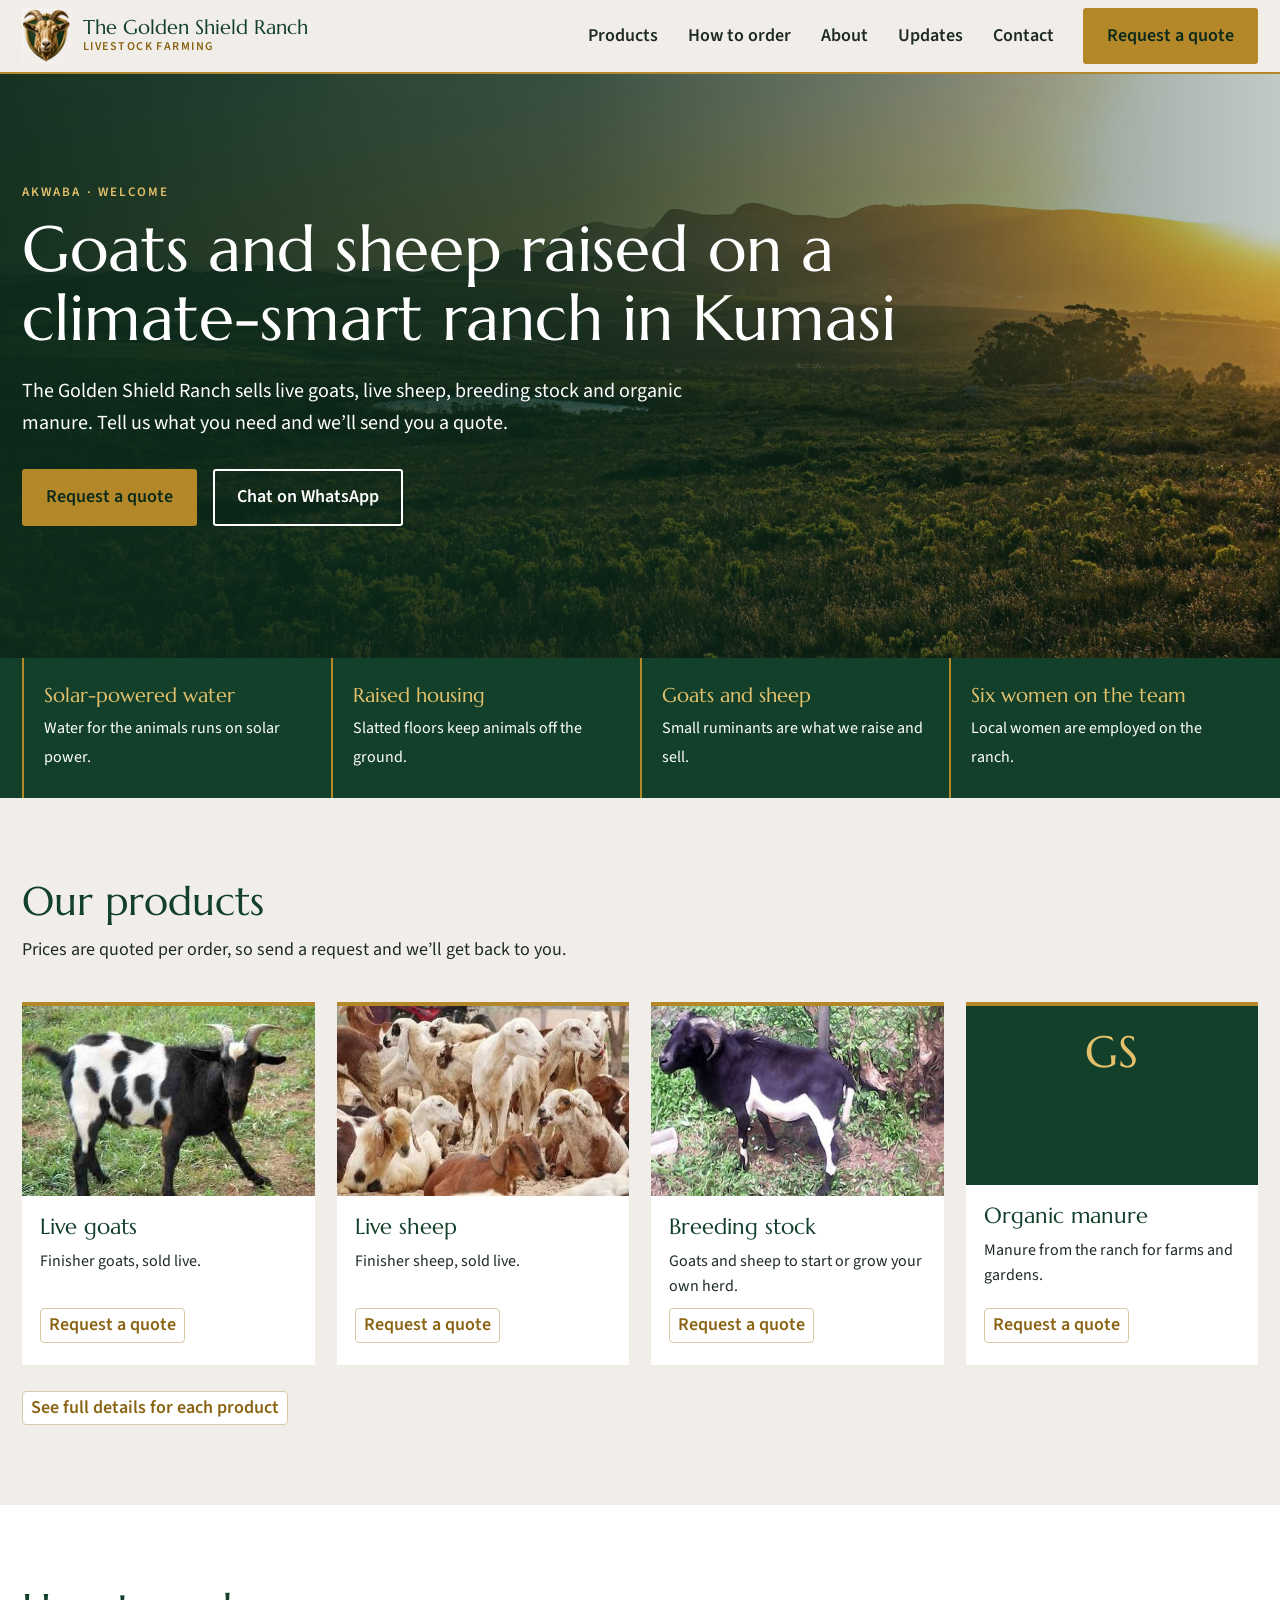
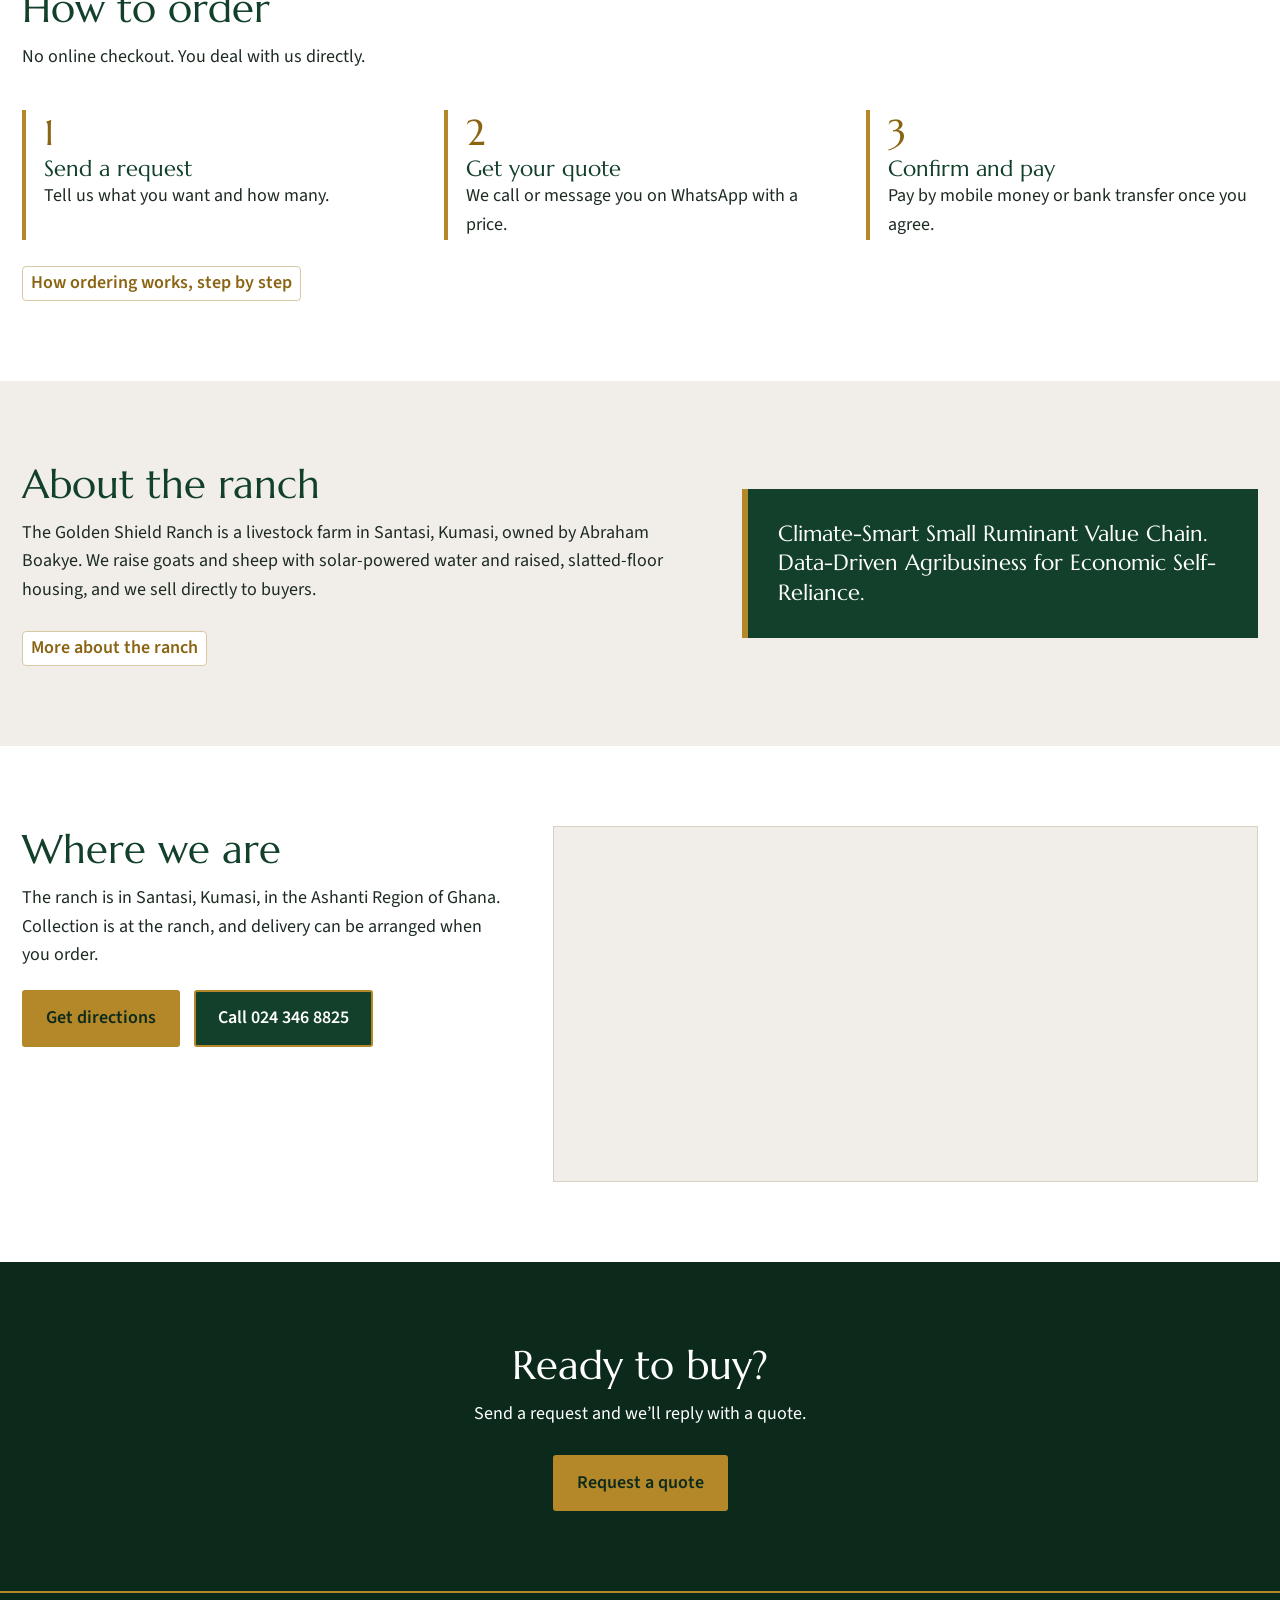
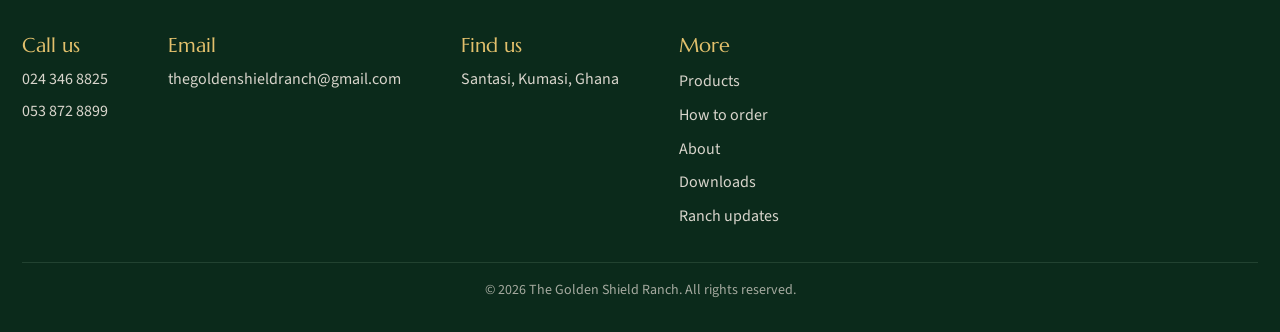
==== index.html @ 1a8ac5d2 "Initial commit" ====
<!DOCTYPE html>
<html lang="en">
<head>
<meta charset="utf-8">
<meta name="viewport" content="width=device-width, initial-scale=1">
<title>The Golden Shield Ranch | Goats and sheep, Kumasi</title>
<meta name="description" content="The Golden Shield Ranch in Santasi, Kumasi sells live goats, live sheep, breeding stock and organic manure. Request a quote.">
<meta name="theme-color" content="#12402a">
<link rel="icon" href="images/favicon-64.png" type="image/png">
<link rel="apple-touch-icon" href="images/apple-touch-icon.png">
<meta property="og:type" content="website">
<meta property="og:site_name" content="The Golden Shield Ranch">
<meta property="og:title" content="The Golden Shield Ranch | Goats and sheep, Kumasi">
<meta property="og:description" content="Live goats, live sheep, breeding stock and organic manure from Santasi, Kumasi.">
<meta property="og:url" content="https://your-domain.example/">
<meta property="og:image" content="https://your-domain.example/images/og-cover.jpg">
<meta property="og:image:type" content="image/jpeg">
<meta property="og:image:width" content="1200">
<meta property="og:image:height" content="630">
<meta property="og:image:alt" content="The Golden Shield Ranch logo beside a photo of goats on the ranch, with the words “Goats and sheep from a climate-smart ranch”.">
<meta name="twitter:card" content="summary_large_image">
<meta name="twitter:image" content="https://your-domain.example/images/og-cover.jpg">
<meta name="twitter:image:alt" content="The Golden Shield Ranch logo beside a photo of goats on the ranch.">
<link rel="canonical" href="https://your-domain.example/">
<link rel="preload" as="image" type="image/avif" href="images/hero-1200.avif" imagesrcset="images/hero-800.avif 800w, images/hero-1200.avif 1200w, images/hero-2000.avif 2000w" imagesizes="100vw" fetchpriority="high">
<link rel="preconnect" href="https://fonts.googleapis.com"><link rel="preconnect" href="https://fonts.gstatic.com" crossorigin>
<link href="https://fonts.googleapis.com/css2?family=Marcellus&family=Source+Sans+3:wght@400;600&display=swap" rel="stylesheet">
<link rel="stylesheet" href="style.css">
<script type="application/ld+json">
{
  "@context": "https://schema.org",
  "@type": "LocalBusiness",
  "@id": "https://your-domain.example/#ranch",
  "name": "The Golden Shield Ranch",
  "url": "https://your-domain.example/",
  "image": "https://your-domain.example/images/og-cover.jpg",
  "logo": "https://your-domain.example/images/logo-mark-120.png",
  "description": "A livestock farm in Santasi, Kumasi, Ghana, selling live goats, live sheep, breeding stock and organic manure.",
  "email": "thegoldenshieldranch@gmail.com",
  "telephone": "+233243468825",
  "founder": {"@type": "Person", "name": "Abraham Boakye"},
  "address": {
    "@type": "PostalAddress",
    "streetAddress": "Santasi",
    "addressLocality": "Kumasi",
    "addressRegion": "Ashanti Region",
    "addressCountry": "GH"
  },
  "geo": {"@type": "GeoCoordinates", "latitude": 6.6551985, "longitude": -1.6469954},
  "areaServed": {"@type": "City", "name": "Kumasi"},
  "priceRange": "Prices quoted per order",
  "knowsAbout": ["Goats", "Sheep", "Breeding stock", "Organic manure"],
  "identifier": "BN118400826"
}
</script>
<noscript><style>.navtoggle{display:none!important}@media(max-width:900px){header .wrap{height:auto;min-height:72px;flex-wrap:wrap;padding-top:10px;padding-bottom:10px}nav{display:block;position:static;border:0;box-shadow:none;background:none;padding:0;max-height:none}nav a{display:inline-block;margin:0 12px 0 0;padding:6px 0;border:0;font-size:16px}.menu-cta{display:inline-block;margin-top:8px}header .wrap>.btn{display:none}}</style></noscript>
</head>
<body>
<a class="skip" href="#main">Skip to content</a>
<header><div class="wrap">
<a class="brand" href="index.html"><img src="images/logo-mark-120.png" width="109" height="120" alt=""><span>The Golden Shield Ranch<small>LIVESTOCK FARMING</small></span></a>
<button class="navtoggle" type="button" aria-expanded="false" aria-controls="mainnav" aria-label="Menu"><span></span><span></span><span></span></button>
<nav id="mainnav" aria-label="Main"><a href="products.html">Products</a><a href="order.html">How to order</a><a href="about.html">About</a><a href="updates.html">Updates</a><a href="#contact">Contact</a><a class="btn menu-cta" href="quote.html">Request a quote</a></nav>
<a class="btn" href="quote.html">Request a quote</a>
</div></header>

<main id="main">
<div class="hero">
<picture class="hero-media">
<source type="image/avif" srcset="images/hero-800.avif 800w, images/hero-1200.avif 1200w, images/hero-2000.avif 2000w" sizes="100vw">
<source type="image/webp" srcset="images/hero-800.webp 800w, images/hero-1200.webp 1200w, images/hero-2000.webp 2000w" sizes="100vw">
<img src="images/hero-1200.jpg" srcset="images/hero-800.jpg 800w, images/hero-1200.jpg 1200w, images/hero-2000.jpg 2000w" sizes="100vw" width="2000" height="1333" alt="" fetchpriority="high" decoding="async">
</picture>
<div class="wrap">
<p class="hero-eyebrow">Akwaba · welcome</p>
<h1>Goats and sheep raised on a climate-smart ranch in Kumasi</h1>
<p>The Golden Shield Ranch sells live goats, live sheep, breeding stock and organic manure. Tell us what you need and we’ll send you a quote.</p>
<a class="btn" href="quote.html">Request a quote</a>
<a class="btn alt" href="https://wa.me/233243468825">Chat on WhatsApp</a>
</div></div>

<div class="facts"><div class="wrap"><ul>
<li><b>Solar-powered water</b><span>Water for the animals runs on solar power.</span></li>
<li><b>Raised housing</b><span>Slatted floors keep animals off the ground.</span></li>
<li><b>Goats and sheep</b><span>Small ruminants are what we raise and sell.</span></li>
<li><b>Six women on the team</b><span>Local women are employed on the ranch.</span></li>
</ul></div></div>

<section id="products"><div class="wrap">
<h2>Our products</h2>
<p class="lead">Prices are quoted per order, so send a request and we’ll get back to you.</p>
<div class="grid">
<article class="card"><img src="images/goats.jpg" width="480" height="359" alt="A black and white goat standing on grass" loading="lazy"><div><h3>Live goats</h3><p>Finisher goats, sold live.</p><a href="quote.html?product=goats" aria-label="Request a quote for live goats">Request a quote</a></div></article>
<article class="card"><img src="images/sheep.jpg" width="480" height="269" alt="A group of sheep resting together" loading="lazy"><div><h3>Live sheep</h3><p>Finisher sheep, sold live.</p><a href="quote.html?product=sheep" aria-label="Request a quote for live sheep">Request a quote</a></div></article>
<article class="card"><img src="images/breeding.jpg" width="547" height="365" alt="A black and white horned goat on grass" loading="lazy"><div><h3>Breeding stock</h3><p>Goats and sheep to start or grow your own herd.</p><a href="quote.html?product=breeding" aria-label="Request a quote for breeding stock">Request a quote</a></div></article>
<article class="card"><div class="ph" aria-hidden="true">GS</div><div><h3>Organic manure</h3><p>Manure from the ranch for farms and gardens.</p><a href="quote.html?product=manure" aria-label="Request a quote for organic manure">Request a quote</a></div></article>
</div>
<a class="seemore" href="products.html">See full details for each product</a>
</div></section>

<section class="steps" id="how"><div class="wrap">
<h2>How to order</h2>
<p class="lead">No online checkout. You deal with us directly.</p>
<ol>
<li><b>Send a request</b>Tell us what you want and how many.</li>
<li><b>Get your quote</b>We call or message you on WhatsApp with a price.</li>
<li><b>Confirm and pay</b>Pay by mobile money or bank transfer once you agree.</li>
</ol>
<a class="seemore" href="order.html">How ordering works, step by step</a></div></section>

<section class="about" id="about"><div class="wrap">
<div><h2>About the ranch</h2>
<p>The Golden Shield Ranch is a livestock farm in Santasi, Kumasi, owned by Abraham Boakye. We raise goats and sheep with solar-powered water and raised, slatted-floor housing, and we sell directly to buyers.</p>
<a class="seemore" href="about.html">More about the ranch</a></div>
<aside>Climate-Smart Small Ruminant Value Chain. Data-Driven Agribusiness for Economic Self-Reliance.</aside>
</div></section>

<section class="latest" id="updates" data-updates-section hidden><div class="wrap">
<h2>Latest from the ranch</h2>
<p class="lead">News, photos and progress from Santasi.</p>
<div class="updates" data-updates="3"></div>
<a class="btn" href="updates.html">See all updates</a>
</div></section>

<section class="find" id="find"><div class="wrap">
<div>
<h2>Where we are</h2>
<p>The ranch is in Santasi, Kumasi, in the Ashanti Region of Ghana. Collection is at the ranch, and delivery can be arranged when you order.</p>
<a class="btn" href="https://www.google.com/maps/dir/?api=1&amp;destination=Santasi%2C%20Kumasi%2C%20Ashanti%20Region%2C%20Ghana">Get directions</a>
<a class="btn call" href="tel:+233243468825">Call 024 346 8825</a>
</div>
<div class="map">
<iframe title="Map of Santasi, Kumasi, in the Ashanti Region of Ghana" src="https://www.openstreetmap.org/export/embed.html?bbox=-1.65883%2C6.64715%2C-1.63517%2C6.66325&amp;layer=mapnik&amp;marker=6.6551985%2C-1.6469954" width="600" height="400" loading="lazy" referrerpolicy="no-referrer-when-downgrade" allowfullscreen></iframe>
</div>
</div></section>

<section class="cta"><div class="wrap">
<h2>Ready to buy?</h2>
<p>Send a request and we’ll reply with a quote.</p>
<a class="btn" href="quote.html">Request a quote</a>
</div></section>
</main>

<footer id="contact"><div class="wrap">
<div><h2>Call us</h2><a href="tel:+233243468825">024 346 8825</a><br><a href="tel:+233538728899">053 872 8899</a></div>
<div><h2>Email</h2><a href="mailto:thegoldenshieldranch@gmail.com">thegoldenshieldranch@gmail.com</a></div>
<div><h2>Find us</h2><a href="#find">Santasi, Kumasi, Ghana</a></div>
<div class="more"><h2>More</h2><a href="products.html">Products</a><a href="order.html">How to order</a><a href="about.html">About</a><a href="downloads.html">Downloads</a><a href="updates.html">Ranch updates</a></div>
<p class="legal">© <span data-year>2026</span> The Golden Shield Ranch. All rights reserved.</p>
</div></footer>

<a class="wa-float" href="https://wa.me/233243468825?text=Hello%20The%20Golden%20Shield%20Ranch%2C%20I%20would%20like%20a%20quote.">
<svg viewBox="0 0 24 24" aria-hidden="true"><path d="M17.5 14.4c-.3-.2-1.8-.9-2-1-.3-.1-.5-.2-.7.1s-.8 1-.9 1.2c-.2.2-.3.2-.6.1-.3-.2-1.3-.5-2.4-1.5-.9-.8-1.5-1.8-1.7-2.1-.2-.3 0-.5.1-.6l.5-.6c.2-.2.3-.3.4-.5.1-.2 0-.4 0-.5s-.6-1.6-.9-2.2c-.2-.6-.5-.5-.7-.5h-.6c-.2 0-.5.1-.8.4-.3.3-1 1-1 2.4s1 2.8 1.2 3c.1.2 2 3.1 4.9 4.3.7.3 1.2.5 1.6.6.7.2 1.3.2 1.8.1.5-.1 1.8-.7 2-1.4.2-.7.2-1.3.1-1.4-.1-.2-.3-.2-.6-.4zM12 2a10 10 0 00-8.5 15.3L2 22l4.8-1.4A10 10 0 1012 2zm0 18.2a8.2 8.2 0 01-4.2-1.2l-.3-.2-3 .9.9-2.9-.2-.3A8.2 8.2 0 1112 20.2z"/></svg>
WhatsApp</a>

<script src="site.js"></script>
<script src="updates.js"></script>
</body>
</html>
---- style.css ----
:root{--green:#12402a;--deep:#0b2a1b;--gold:#b48728;--gold-ink:#8a6413;--gold-ink-strong:#6f4f0c;--gold-l:#e2c06c;--bone:#f1eeea;--ink:#1d2b22;--serif:"Marcellus","Palatino Linotype",Georgia,serif;--sans:"Source Sans 3",system-ui,sans-serif}
*{box-sizing:border-box;margin:0}
body{font:18px/1.6 var(--sans);color:var(--ink);background:var(--bone)}
img{max-width:100%;display:block}
a{color:inherit;text-decoration:none}
:focus-visible{outline:3px solid var(--green);outline-offset:2px;box-shadow:0 0 0 2px #fff}
.wrap{max-width:1280px;margin:0 auto;padding:0 22px}
header{position:sticky;top:0;z-index:5;background:var(--bone);border-bottom:2px solid var(--gold)}
header .wrap{max-width:1600px;display:flex;align-items:center;gap:14px;height:72px}
.brand{display:flex;align-items:center;gap:12px;text-decoration:none;font:20px/1.1 var(--serif);color:var(--green);margin-right:auto}
.brand img{height:54px;width:auto}
.brand small{display:block;font:600 12px/1.3 var(--sans);letter-spacing:.12em;color:var(--gold-ink)}
nav a{margin:0 7px;padding:6px 8px;text-decoration:none;font-weight:600;border-radius:4px;transition:background .15s,color .15s}
nav a:hover,nav a[aria-current="page"]{color:var(--gold-ink-strong)}
nav a:hover{background:rgba(18,64,42,.08)}
nav a[aria-current="page"]{background:rgba(180,135,40,.14)}
.btn{display:inline-block;padding:12px 22px;background:var(--gold);color:var(--deep);font-weight:600;text-decoration:none;border-radius:3px;border:2px solid var(--gold)}
.btn:hover{background:var(--green);border-color:var(--green);color:#fff}
.btn.alt{background:transparent;border-color:#fff;color:#fff}
.btn.alt:hover{background:#fff;color:var(--green)}

/* Inline links: no underlines, shown as tappable chips */
main a:not(.btn){color:var(--gold-ink);font-weight:600;background:#fff;border:1px solid #d8c9a4;border-radius:4px;padding:2px 8px;transition:background .15s,color .15s,border-color .15s}
main a:not(.btn):hover{background:var(--green);border-color:var(--green);color:#fff}
main .side a{color:#fff;background:rgba(255,255,255,.09);border-color:#4a7a60;overflow-wrap:anywhere}
main .side a:hover{background:var(--gold);border-color:var(--gold);color:var(--deep)}
.hero{position:relative;overflow:hidden;color:#fff;background:var(--deep);padding:110px 0 120px}
.hero-media{position:absolute;inset:0;z-index:0;display:block}
.hero-media img{width:100%;height:100%;object-fit:cover;object-position:center bottom}
.hero::before{content:"";position:absolute;inset:0;z-index:1;background:linear-gradient(90deg,rgba(11,42,27,.95) 0%,rgba(11,42,27,.78) 45%,rgba(11,42,27,.25) 100%)}
.hero .wrap{position:relative;z-index:2}
.hero .hero-eyebrow{display:block;font:600 13px/1.3 var(--sans);letter-spacing:.16em;text-transform:uppercase;color:var(--gold-l);margin-bottom:14px}
.hero h1{font:400 clamp(36px,6vw,64px)/1.08 var(--serif);max-width:15em;margin-bottom:22px}
.hero p{max-width:34em;font-size:20px;margin-bottom:30px}
.hero .btn{margin:0 12px 12px 0}
.facts{background:var(--green);color:#fff}
.facts ul{list-style:none;padding:0;display:grid;grid-template-columns:repeat(4,1fr);gap:0}
.facts li{padding:26px 20px;border-left:2px solid var(--gold)}
.facts b{display:block;font:20px/1.2 var(--serif);color:var(--gold-l);margin-bottom:6px}
.facts span{font-size:16px}
section{padding:80px 0}
h2{font:400 clamp(28px,4vw,40px)/1.15 var(--serif);color:var(--green);margin-bottom:12px}
.lead{max-width:36em;margin-bottom:38px}
.dlnote{font-size:16px;max-width:40em;margin-top:30px}
.seemore{display:inline-block;margin-top:26px;font-weight:600;color:var(--gold-ink)}
.grid{display:grid;grid-template-columns:repeat(4,1fr);gap:22px}
.card{background:#fff;border-top:4px solid var(--gold);display:flex;flex-direction:column}
.card img,.ph{height:190px;width:100%;object-fit:cover}
.ph{background:var(--green);display:grid;place-items:center;font:44px var(--serif);color:var(--gold-l)}
.card div{padding:18px 18px 22px;display:flex;flex-direction:column;gap:8px;flex:1}
.card h3{font:22px/1.2 var(--serif);color:var(--green)}
.card p{font-size:16px;flex:1}
.card a{align-self:flex-start;font-weight:600;color:var(--gold-ink)}
.steps{background:#fff}
.steps ol{display:grid;grid-template-columns:repeat(3,1fr);gap:30px;padding:0;list-style:none;counter-reset:s}
.steps li{counter-increment:s;border-left:4px solid var(--gold);padding-left:18px}
.steps li::before{content:counter(s);font:36px var(--serif);color:var(--gold-ink)}
.steps b{display:block;font:22px var(--serif);color:var(--green)}
.about .wrap{display:grid;grid-template-columns:1.3fr 1fr;gap:50px;align-items:center}
.about aside{background:var(--green);color:#fff;padding:30px;border-left:6px solid var(--gold);font:22px/1.35 var(--serif)}
.find{background:#fff}
.find .wrap{display:grid;grid-template-columns:1fr 1.45fr;gap:44px;align-items:start}
.find p{max-width:30em;margin-bottom:20px}
.find .btn{margin:0 10px 10px 0}
.map{background:var(--bone);border:1px solid #d9d2c4;padding:6px}
.map iframe{display:block;width:100%;height:clamp(260px,38vh,400px);border:0}
.btn.call{background:var(--green);color:#fff}
.btn.call:hover{background:var(--deep)}
.cta{background:var(--deep);color:#fff;text-align:center}
.cta h2{color:#fff}.cta p{margin:0 auto 26px;max-width:32em}
footer{background:var(--deep);color:#d9d5cc;font-size:16px;padding:40px 0 30px;border-top:2px solid var(--gold)}
footer .wrap{display:flex;flex-wrap:wrap;gap:30px 60px}
footer h2{font:20px var(--serif);color:var(--gold-l);margin-bottom:6px}
footer a{display:inline-block;padding:3px 0;color:inherit}
footer .legal{width:100%;font-size:14px;opacity:.75;border-top:1px solid #2a4a38;padding-top:16px;text-align:center}
@media(max-width:900px){.grid{grid-template-columns:repeat(2,1fr)}.facts ul{grid-template-columns:repeat(2,1fr)}.steps ol,.about .wrap,.find .wrap{grid-template-columns:1fr}.find .wrap{gap:24px}}
@media(max-width:520px){.grid{grid-template-columns:1fr}.hero{padding:70px 0 80px}.hero::before{background:linear-gradient(180deg,rgba(11,42,27,.94) 0%,rgba(11,42,27,.82) 55%,rgba(11,42,27,.55) 100%)}.hero .hero-eyebrow{font-size:12px}section{padding:56px 0}.brand{font-size:17px}.btn{padding:10px 14px;font-size:16px}}

.pagehead{background:var(--green);color:#fff;padding:54px 0;border-bottom:4px solid var(--gold)}
.pagehead h1{font:400 clamp(32px,5vw,48px)/1.1 var(--serif);margin-bottom:8px}
.pagehead p{max-width:36em}
.formgrid{display:grid;grid-template-columns:1.6fr 1fr;gap:40px;align-items:start}
form{background:#fff;border-top:4px solid var(--gold);padding:28px;display:grid;grid-template-columns:minmax(0,1fr) minmax(0,1fr);gap:18px}
label{display:flex;flex-direction:column;gap:6px;font-weight:600;font-size:16px;min-width:0}
label.full,.actions{grid-column:1/-1}
input,select,textarea{font:inherit;padding:11px 12px;border:1.5px solid #73847a;border-radius:3px;background:#fff;color:var(--ink);width:100%;min-width:0}
input:focus,select:focus,textarea:focus{border-color:var(--green)}
.hint{font-weight:400;font-size:14px;color:#55655b}
.actions{display:flex;flex-wrap:wrap;gap:12px;align-items:center}
.actions button{cursor:pointer;font:inherit;font-weight:600}
.btn.green{background:var(--green);border-color:var(--green);color:#fff}
.btn.green:hover{background:var(--gold);border-color:var(--gold);color:var(--deep)}
.side{background:var(--green);color:#fff;padding:26px;border-left:6px solid var(--gold)}
.side h2{color:var(--gold-l);font-size:26px}
.side p{margin-bottom:12px;font-size:16px}
.side a{color:#fff}
@media(max-width:900px){.formgrid{grid-template-columns:1fr}}
@media(max-width:520px){form{grid-template-columns:1fr;padding:20px}}

[hidden]{display:none!important}

/* Header: menu button on phones */
.navtoggle{display:none;cursor:pointer;background:transparent;border:2px solid var(--green);border-radius:3px;width:44px;height:44px;padding:0;margin-left:2px;place-items:center;place-content:center}
.navtoggle span{display:block;width:22px;height:2px;background:var(--green);transition:transform .2s,opacity .2s}
.navtoggle span+span{margin-top:5px}
.navtoggle[aria-expanded="true"] span:nth-child(1){transform:translateY(7px) rotate(45deg)}
.navtoggle[aria-expanded="true"] span:nth-child(2){opacity:0}
.navtoggle[aria-expanded="true"] span:nth-child(3){transform:translateY(-7px) rotate(-45deg)}
.menu-cta{display:none}
@media(max-width:1050px){nav a{margin:0 6px;font-size:16px}}
@media(max-width:900px){
  .navtoggle{display:grid}
  nav{display:none;position:absolute;top:100%;left:0;right:0;background:var(--bone);border-top:2px solid var(--gold);border-bottom:2px solid var(--gold);box-shadow:0 14px 26px rgba(11,42,27,.14);padding:6px 22px 18px;max-height:calc(100vh - 74px);overflow:auto}
  nav.open{display:block}
  nav a{display:block;margin:0;padding:13px 0;border-bottom:1px solid #ddd6c9;font-size:17px}
  nav a:last-of-type{border-bottom:0}
}
@media(max-width:600px){
  header .wrap>.btn{display:none}
  .menu-cta{display:block;margin-top:16px;text-align:center}
  .brand small{display:none}
}
@media(max-width:380px){
  .brand{font-size:15px}
  .brand img{height:46px}
}

/* Floating WhatsApp (phones only) */
.wa-float{display:none;position:fixed;right:16px;bottom:16px;z-index:30;background:#0e7a42;color:#fff;font-weight:600;font-size:16px;text-decoration:none;padding:12px 18px 12px 14px;border-radius:999px;box-shadow:0 8px 22px rgba(11,42,27,.32);align-items:center;gap:8px}
.wa-float svg{width:22px;height:22px;fill:currentColor;flex:none}
.wa-float:hover{background:#0a6636}
@media(max-width:900px){body.menu-open .wa-float{display:none}}
@media(max-width:700px){
  .wa-float{display:flex;right:12px;bottom:12px;font-size:14px;padding:9px 14px 9px 11px;gap:6px}
  .wa-float svg{width:18px;height:18px}
  footer{padding-bottom:120px}
}

/* Products page */
.product{padding:66px 0;border-bottom:1px solid #ded7c8}
.product.alt{background:#fff}
.productrow{display:grid;grid-template-columns:1fr 1fr;gap:52px;align-items:center}
.productrow .pimg img,.productrow .pimg .ph{width:100%;aspect-ratio:4/3;height:auto;object-fit:cover}
.productrow.rev .pimg{order:2}
.eyebrow{display:block;font:600 13px/1.3 var(--sans);letter-spacing:.16em;text-transform:uppercase;color:var(--gold-ink);margin-bottom:8px}
.productrow p{max-width:34em}
.plist{margin:0 0 24px;padding-left:20px}
.plist li{margin-bottom:6px}
.note{background:#fff;border-left:6px solid var(--gold);padding:26px 28px;margin-top:36px}
.note h2,.note h3{font:22px/1.2 var(--serif);color:var(--green);margin-bottom:8px}
.note ul{margin:0;padding-left:20px}
.note li{margin-bottom:6px}
.note p{margin-top:14px}
.note p,.note ul{max-width:38em}
.two{display:grid;grid-template-columns:minmax(0,1fr) minmax(0,1fr);gap:24px;align-items:start}
.two .note{margin-top:0}
@media(max-width:800px){.two{grid-template-columns:1fr}}
@media(max-width:900px){.productrow{grid-template-columns:1fr;gap:26px}.productrow.rev .pimg{order:0}}

/* Downloads */
.dl{grid-template-columns:repeat(2,1fr)}
.dlcard{background:#fff;border-top:4px solid var(--gold);padding:28px;display:flex;flex-direction:column;gap:12px}
.dlcard h3{font:24px/1.2 var(--serif);color:var(--green)}
.dlcard p{font-size:16px;flex:1}
.dlcard .btn{align-self:flex-start}
@media(max-width:700px){.dl{grid-template-columns:1fr}}

/* Ranch Updates */
.latest{background:#fff}
.latest .btn{margin-top:28px}
.updates{display:grid;gap:24px;max-width:780px}
.update{background:#fff;border-left:6px solid var(--gold);padding:22px 26px;display:grid;grid-template-columns:200px 1fr;gap:22px;align-items:start}
.update img,.update .ph{width:100%;height:140px;object-fit:cover}
.update time{display:block;font:600 13px/1.3 var(--sans);letter-spacing:.12em;text-transform:uppercase;color:var(--gold-ink);margin-bottom:6px}
.update h2,.update h3{font:23px/1.2 var(--serif);color:var(--green);margin-bottom:6px}
.update p{font-size:16px}
.updates-empty{background:#fff;border-left:6px solid var(--gold);padding:26px 28px;max-width:780px}
.updates-empty h2{font:22px/1.2 var(--serif);color:var(--green);margin-bottom:6px}
.updates-empty p{font-size:16px;max-width:36em}
.updates-empty .btn{margin-top:18px}
@media(max-width:640px){.update{grid-template-columns:1fr;gap:14px}.update img,.update .ph{height:190px}}

footer .more{display:flex;flex-direction:column;gap:2px;align-items:flex-start}
footer a:hover{color:var(--gold-l)}

/* Skip link, required markers, anchors */
[id]{scroll-margin-top:84px}
.skip{position:fixed;left:12px;top:-80px;z-index:100;background:var(--green);color:#fff;padding:10px 16px;border-radius:3px;font-weight:600;text-decoration:none}
.skip:focus{top:12px}
.req{color:var(--gold-ink);font-weight:600}
.formnote{grid-column:1/-1;font-weight:400;font-size:14px;color:#55655b;margin-bottom:-2px}
input[aria-invalid="true"],select[aria-invalid="true"],textarea[aria-invalid="true"]{border-color:#a4231b;border-width:2px}
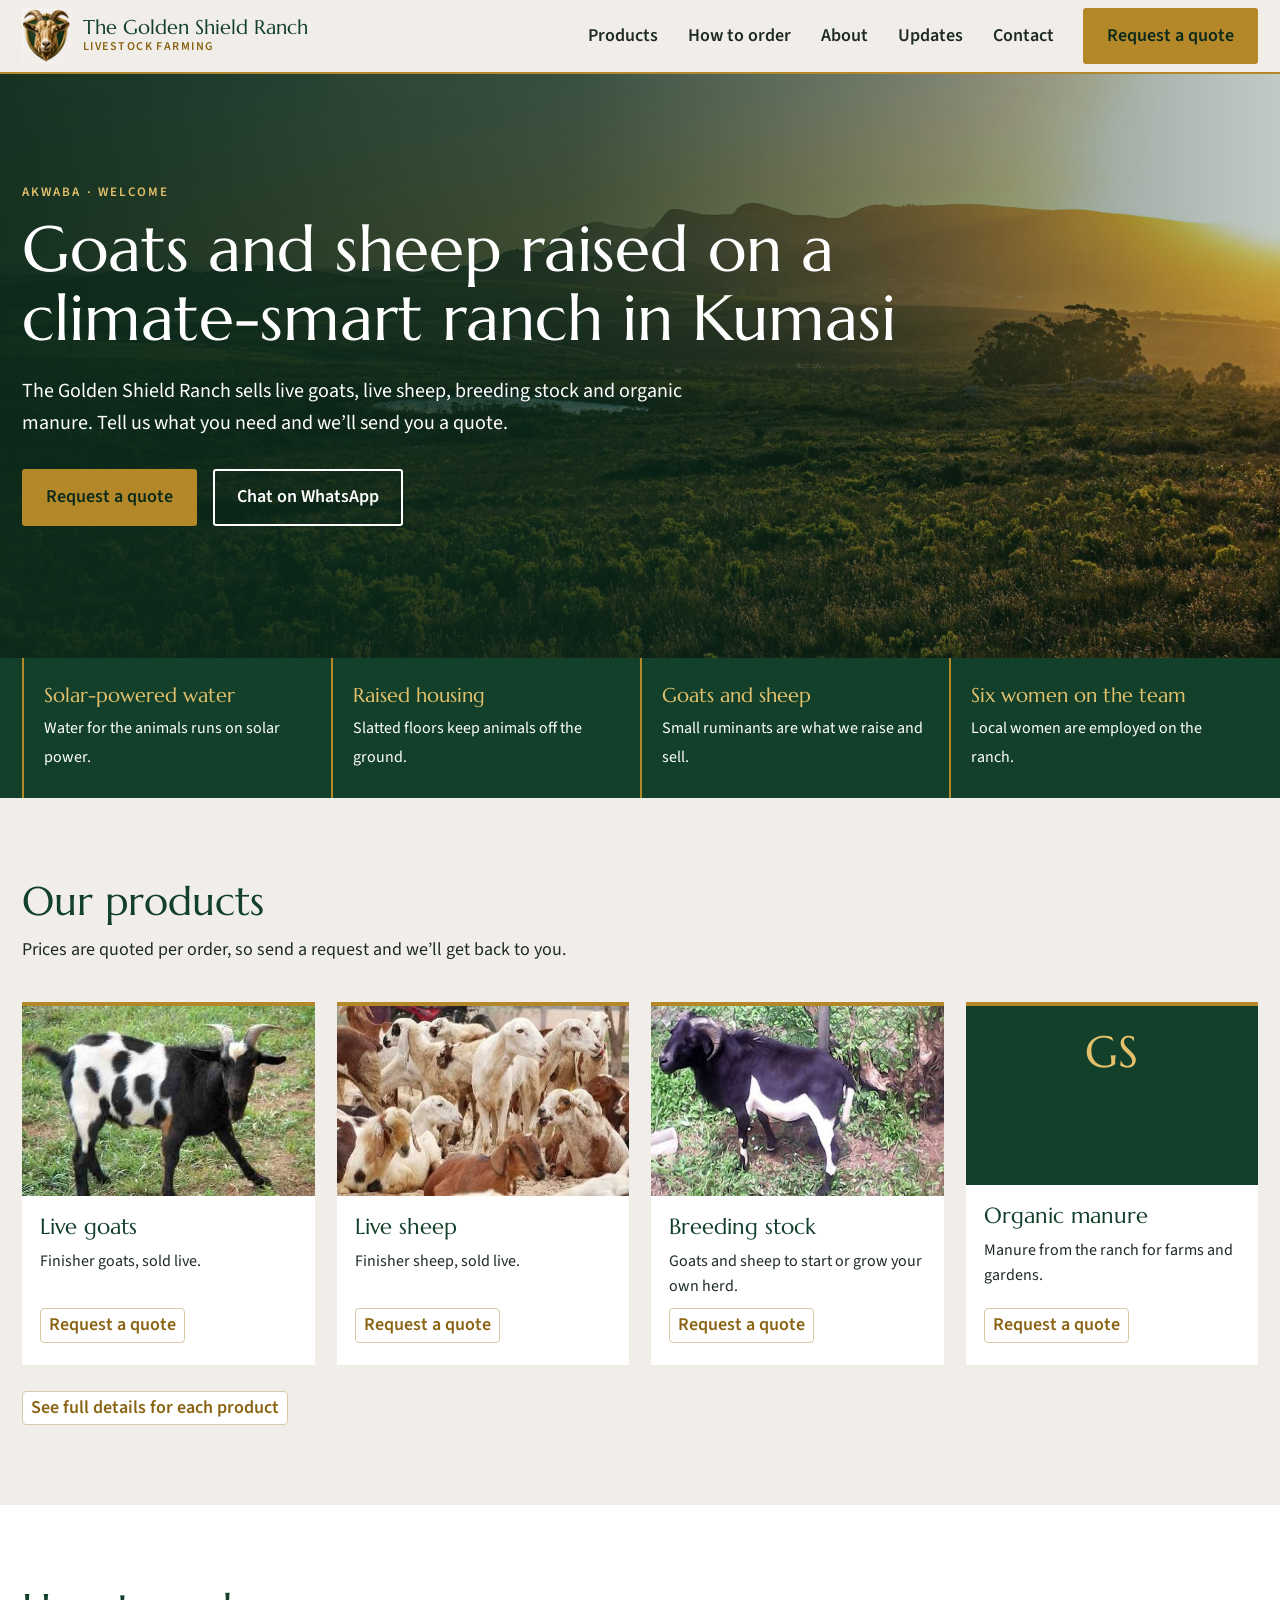
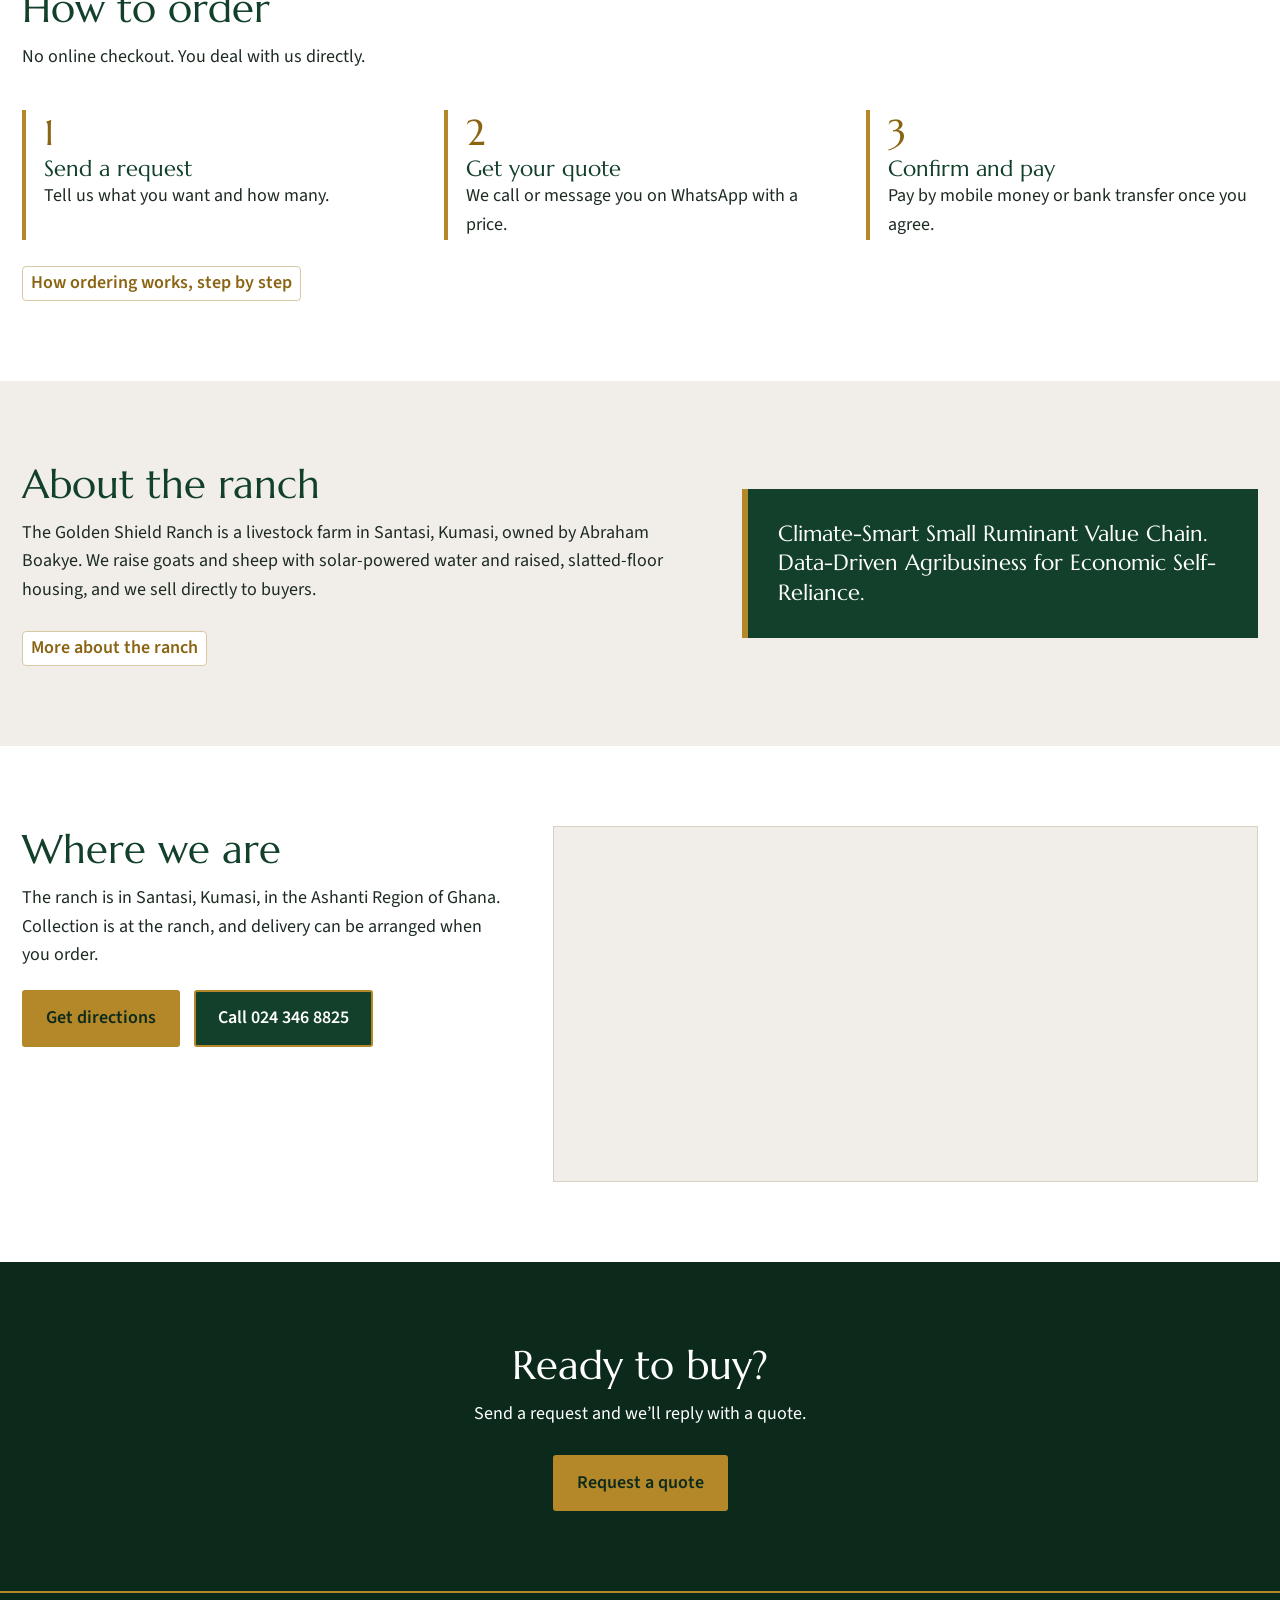
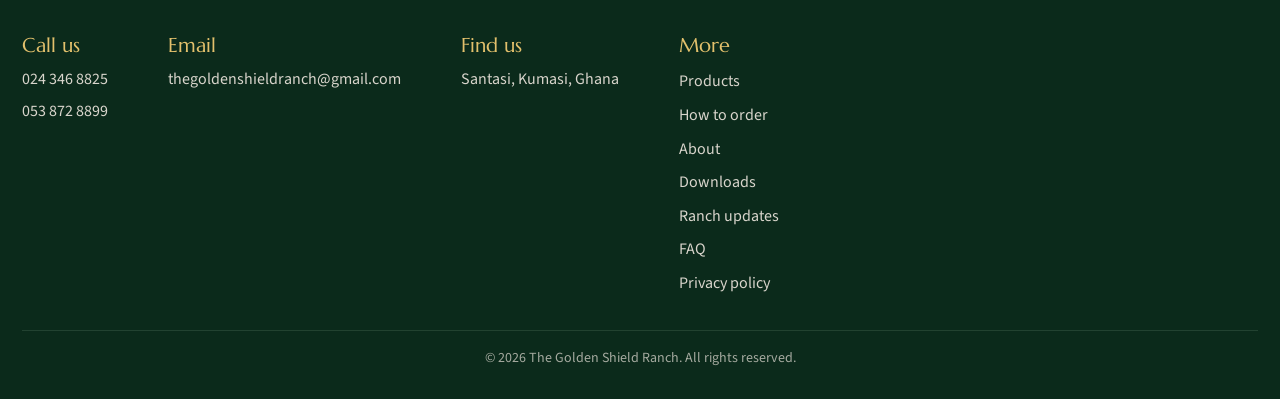
==== commit 641081cc: "Add FAQ and privacy policy pages" ====
--- a/index.html
+++ b/index.html
@@ -26,6 +26,7 @@
 <link rel="preconnect" href="https://fonts.googleapis.com"><link rel="preconnect" href="https://fonts.gstatic.com" crossorigin>
 <link href="https://fonts.googleapis.com/css2?family=Marcellus&family=Source+Sans+3:wght@400;600&display=swap" rel="stylesheet">
 <link rel="stylesheet" href="style.css">
+<script>try{if(!sessionStorage.getItem("gsr-welcomed")&&!location.hash&&!matchMedia("(prefers-reduced-motion: reduce)").matches)document.documentElement.classList.add("splash-on")}catch(e){}</script>
 <script type="application/ld+json">
 {
   "@context": "https://schema.org",
@@ -57,6 +58,14 @@
 </head>
 <body>
 <a class="skip" href="#main">Skip to content</a>
+<div class="splash" id="splash" aria-hidden="true">
+<img src="images/logo-mark-120.png" width="109" height="120" alt="">
+<p class="word"><span style="--i:0">A</span><span style="--i:1">k</span><span style="--i:2">w</span><span style="--i:3">a</span><span style="--i:4">a</span><span style="--i:5">b</span><span style="--i:6">a</span></p>
+<i class="rule"></i>
+<p class="tag">Welcome to The Golden Shield Ranch</p>
+<div class="bar"></div>
+<button class="splash-skip" type="button" tabindex="-1">Skip intro</button>
+</div>
 <header><div class="wrap">
 <a class="brand" href="index.html"><img src="images/logo-mark-120.png" width="109" height="120" alt=""><span>The Golden Shield Ranch<small>LIVESTOCK FARMING</small></span></a>
 <button class="navtoggle" type="button" aria-expanded="false" aria-controls="mainnav" aria-label="Menu"><span></span><span></span><span></span></button>
@@ -145,7 +154,7 @@
 <div><h2>Call us</h2><a href="tel:+233243468825">024 346 8825</a><br><a href="tel:+233538728899">053 872 8899</a></div>
 <div><h2>Email</h2><a href="mailto:thegoldenshieldranch@gmail.com">thegoldenshieldranch@gmail.com</a></div>
 <div><h2>Find us</h2><a href="#find">Santasi, Kumasi, Ghana</a></div>
-<div class="more"><h2>More</h2><a href="products.html">Products</a><a href="order.html">How to order</a><a href="about.html">About</a><a href="downloads.html">Downloads</a><a href="updates.html">Ranch updates</a></div>
+<div class="more"><h2>More</h2><a href="products.html">Products</a><a href="order.html">How to order</a><a href="about.html">About</a><a href="downloads.html">Downloads</a><a href="updates.html">Ranch updates</a><a href="faq.html">FAQ</a><a href="privacy.html">Privacy policy</a></div>
 <p class="legal">© <span data-year>2026</span> The Golden Shield Ranch. All rights reserved.</p>
 </div></footer>
 
@@ -155,5 +164,15 @@
 
 <script src="site.js"></script>
 <script src="updates.js"></script>
+<script>
+(function(){var s=document.getElementById("splash");if(!s)return;var html=document.documentElement,done=false,loaded=document.readyState==="complete",timeUp=false;
+function end(){if(done)return;done=true;s.classList.add("out");html.classList.remove("splash-on");try{sessionStorage.setItem("gsr-welcomed","1")}catch(e){}setTimeout(function(){if(s.parentNode)s.parentNode.removeChild(s)},650)}
+setTimeout(function(){timeUp=true;if(loaded)end()},2400);
+window.addEventListener("load",function(){loaded=true;if(timeUp)end()});
+setTimeout(end,4200);
+s.addEventListener("click",end);
+["keydown","wheel","touchstart"].forEach(function(t){window.addEventListener(t,end,{passive:true,once:true})});
+})();
+</script>
 </body>
 </html>
--- a/style.css
+++ b/style.css
@@ -191,3 +191,27 @@
 .formnote{grid-column:1/-1;font-weight:400;font-size:14px;color:#55655b;margin-bottom:-2px}
 input[aria-invalid="true"],select[aria-invalid="true"],textarea[aria-invalid="true"]{border-color:#a4231b;border-width:2px}
 
+/* Splash (home page only, once per session) */
+.splash{display:none;position:fixed;inset:0;z-index:60;overflow:hidden;flex-direction:column;align-items:center;justify-content:center;gap:14px;padding:28px;text-align:center;background:radial-gradient(120% 95% at 50% 38%,#fbf9f5 0%,var(--bone) 46%,#e7e0d3 100%);transition:opacity .55s ease,transform .55s ease}
+html.splash-on .splash{display:flex;animation:splash-hide 1ms 7s forwards}
+.splash::before{content:"";position:absolute;width:min(78vmin,560px);height:min(78vmin,560px);border-radius:50%;background:radial-gradient(circle,rgba(180,135,40,.17),rgba(180,135,40,0) 68%);z-index:0}
+.splash::after{content:"";position:absolute;left:0;right:0;bottom:0;height:3px;background:linear-gradient(90deg,transparent,var(--gold),transparent);opacity:.55}
+.splash>*{position:relative;z-index:1}
+.splash img{width:clamp(88px,18vw,109px);height:auto;animation:splash-rise .9s cubic-bezier(.2,.7,.2,1) both}
+.splash .word{font:400 clamp(50px,13vw,104px)/1 var(--serif);color:var(--green);letter-spacing:.03em;margin-top:8px}
+.splash .word span{display:inline-block;opacity:0;animation:splash-rise .7s cubic-bezier(.2,.7,.2,1) calc(.4s + var(--i)*.08s) both}
+.splash .rule{display:block;width:0;height:2px;background:var(--gold);animation:splash-grow .9s ease 1.05s forwards}
+.splash .tag{max-width:24em;font-size:clamp(15px,3.5vw,19px);color:var(--ink);opacity:0;animation:splash-fade .7s ease 1.5s forwards}
+.splash .bar{position:absolute;bottom:62px;left:50%;transform:translateX(-50%);width:min(240px,62vw);height:3px;border-radius:2px;background:rgba(18,64,42,.16);overflow:hidden}
+.splash .bar::after{content:"";display:block;height:100%;background:var(--gold);transform-origin:left;animation:splash-fill 2.4s cubic-bezier(.3,0,.6,1) both}
+.splash .splash-skip{position:absolute;bottom:12px;left:50%;transform:translateX(-50%);padding:12px 18px;border:0;background:none;font:600 15px var(--sans);color:var(--green);text-decoration:underline;text-underline-offset:3px;cursor:pointer}
+.splash .splash-skip:hover{color:var(--gold-ink)}
+.splash.out{opacity:0;transform:scale(1.02);pointer-events:none}
+@keyframes splash-rise{from{opacity:0;transform:translateY(18px) scale(.96)}to{opacity:1;transform:none}}
+@keyframes splash-grow{to{width:min(180px,40vw)}}
+@keyframes splash-fade{to{opacity:1}}
+@keyframes splash-fill{from{transform:scaleX(0)}to{transform:scaleX(1)}}
+@keyframes splash-hide{to{visibility:hidden;opacity:0;pointer-events:none}}
+@media(prefers-reduced-motion:reduce){.splash{display:none!important}}
+@media print{.splash{display:none!important}}
+
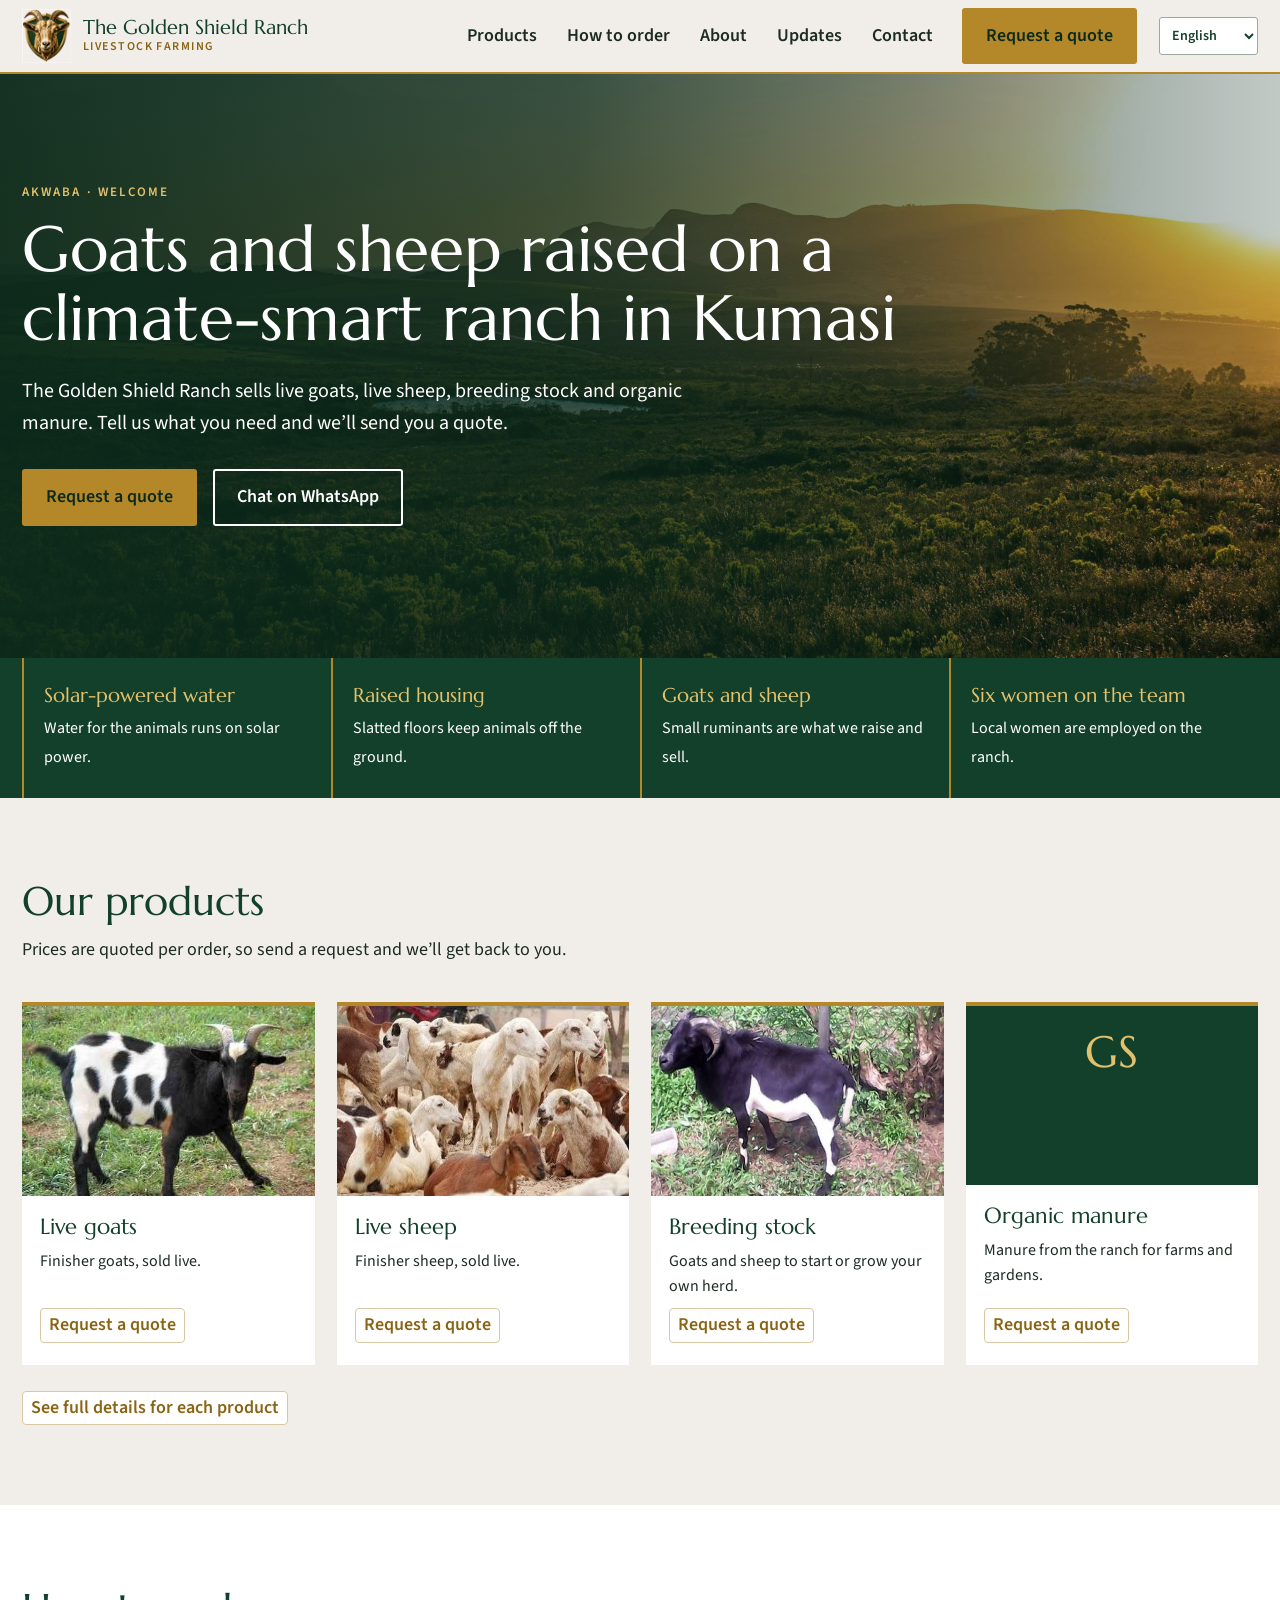
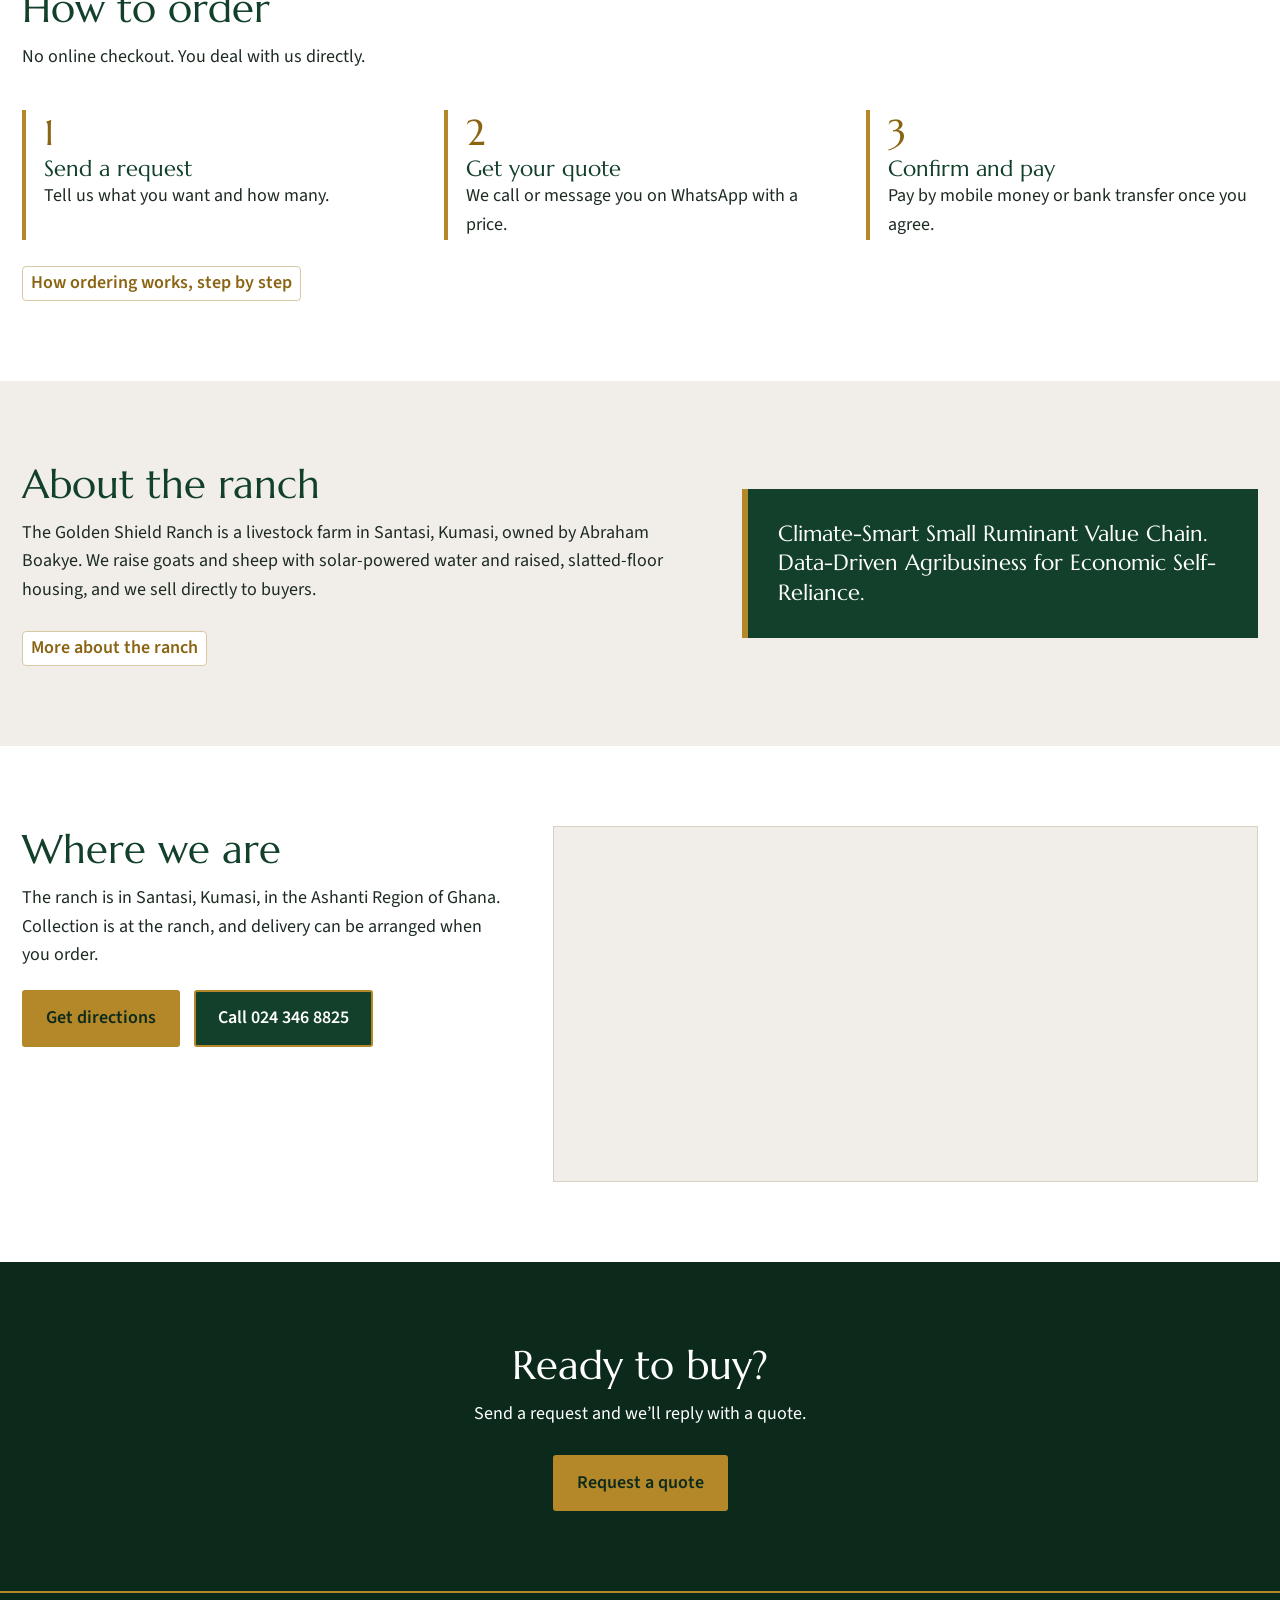
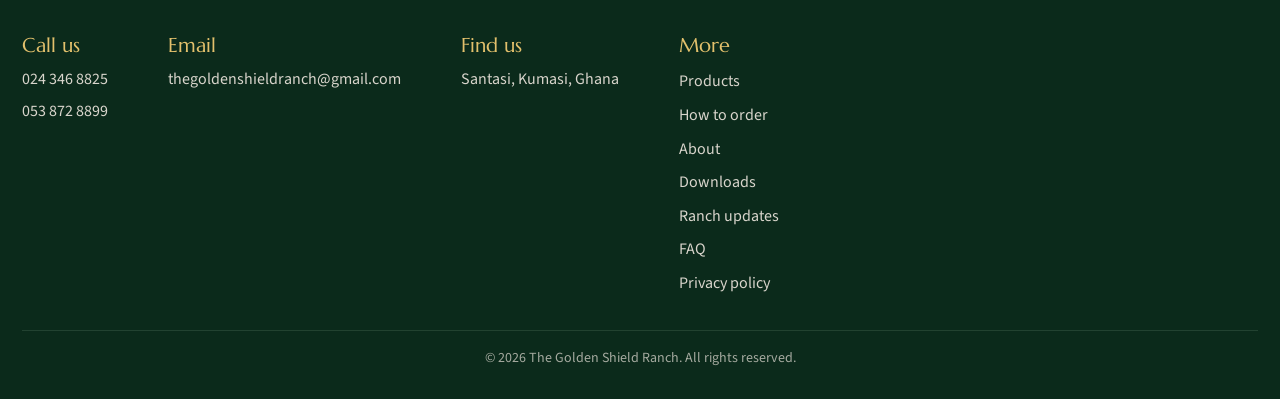
==== commit a0644da7: "Set production domain in canonical, social, schema and sitemap links" ====
--- a/index.html
+++ b/index.html
@@ -12,16 +12,16 @@
 <meta property="og:site_name" content="The Golden Shield Ranch">
 <meta property="og:title" content="The Golden Shield Ranch | Goats and sheep, Kumasi">
 <meta property="og:description" content="Live goats, live sheep, breeding stock and organic manure from Santasi, Kumasi.">
-<meta property="og:url" content="https://your-domain.example/">
-<meta property="og:image" content="https://your-domain.example/images/og-cover.jpg">
+<meta property="og:url" content="https://thegoldenshieldranch.com/">
+<meta property="og:image" content="https://thegoldenshieldranch.com/images/og-cover.jpg">
 <meta property="og:image:type" content="image/jpeg">
 <meta property="og:image:width" content="1200">
 <meta property="og:image:height" content="630">
 <meta property="og:image:alt" content="The Golden Shield Ranch logo beside a photo of goats on the ranch, with the words “Goats and sheep from a climate-smart ranch”.">
 <meta name="twitter:card" content="summary_large_image">
-<meta name="twitter:image" content="https://your-domain.example/images/og-cover.jpg">
+<meta name="twitter:image" content="https://thegoldenshieldranch.com/images/og-cover.jpg">
 <meta name="twitter:image:alt" content="The Golden Shield Ranch logo beside a photo of goats on the ranch.">
-<link rel="canonical" href="https://your-domain.example/">
+<link rel="canonical" href="https://thegoldenshieldranch.com/">
 <link rel="preload" as="image" type="image/avif" href="images/hero-1200.avif" imagesrcset="images/hero-800.avif 800w, images/hero-1200.avif 1200w, images/hero-2000.avif 2000w" imagesizes="100vw" fetchpriority="high">
 <link rel="preconnect" href="https://fonts.googleapis.com"><link rel="preconnect" href="https://fonts.gstatic.com" crossorigin>
 <link href="https://fonts.googleapis.com/css2?family=Marcellus&family=Source+Sans+3:wght@400;600&display=swap" rel="stylesheet">
@@ -31,11 +31,11 @@
 {
   "@context": "https://schema.org",
   "@type": "LocalBusiness",
-  "@id": "https://your-domain.example/#ranch",
+  "@id": "https://thegoldenshieldranch.com/#ranch",
   "name": "The Golden Shield Ranch",
-  "url": "https://your-domain.example/",
-  "image": "https://your-domain.example/images/og-cover.jpg",
-  "logo": "https://your-domain.example/images/logo-mark-120.png",
+  "url": "https://thegoldenshieldranch.com/",
+  "image": "https://thegoldenshieldranch.com/images/og-cover.jpg",
+  "logo": "https://thegoldenshieldranch.com/images/logo-mark-120.png",
   "description": "A livestock farm in Santasi, Kumasi, Ghana, selling live goats, live sheep, breeding stock and organic manure.",
   "email": "thegoldenshieldranch@gmail.com",
   "telephone": "+233243468825",
--- a/style.css
+++ b/style.css
@@ -10,6 +10,9 @@
 .brand{display:flex;align-items:center;gap:12px;text-decoration:none;font:20px/1.1 var(--serif);color:var(--green);margin-right:auto}
 .brand img{height:54px;width:auto}
 .brand small{display:block;font:600 12px/1.3 var(--sans);letter-spacing:.12em;color:var(--gold-ink)}
+.language-switcher{display:flex;align-items:center;gap:6px;margin-left:8px;font:600 13px/1.2 var(--sans);color:var(--green);white-space:nowrap}
+.language-switcher span{position:absolute;width:1px;height:1px;overflow:hidden;clip:rect(0 0 0 0)}
+.language-switcher select{font:600 14px var(--sans);color:var(--green);background:#fff;border:1px solid #9aab9e;border-radius:3px;padding:7px 24px 7px 8px;cursor:pointer}
 nav a{margin:0 7px;padding:6px 8px;text-decoration:none;font-weight:600;border-radius:4px;transition:background .15s,color .15s}
 nav a:hover,nav a[aria-current="page"]{color:var(--gold-ink-strong)}
 nav a:hover{background:rgba(18,64,42,.08)}
@@ -119,6 +122,7 @@
   header .wrap>.btn{display:none}
   .menu-cta{display:block;margin-top:16px;text-align:center}
   .brand small{display:none}
+  .language-switcher{margin-left:0}
 }
 @media(max-width:380px){
   .brand{font-size:15px}
@@ -135,6 +139,26 @@
   .wa-float svg{width:18px;height:18px}
   footer{padding-bottom:120px}
 }
+
+/* FAQ and privacy pages */
+.faq{max-width:920px}
+.faq h2{margin:0 0 16px;padding-top:12px;border-top:1px solid #d8cdbb}
+.faq h2:not(:first-child){margin-top:48px}
+.faq details{background:#fff;border-left:5px solid var(--gold);margin:0 0 10px;box-shadow:0 2px 8px rgba(11,42,27,.06)}
+.faq summary{cursor:pointer;padding:16px 54px 16px 20px;font-weight:600;color:var(--green);list-style:none;position:relative}
+.faq summary::-webkit-details-marker{display:none}
+.faq summary::after{content:"+";position:absolute;right:20px;top:8px;font:30px var(--serif);color:var(--gold)}
+.faq details[open] summary::after{content:"-"}
+.faq details p,.faq details ul{padding:0 20px 18px;margin:0}
+.faq details ul{padding-left:42px}
+.legaltext{max-width:900px}
+.legaltext h2{margin-top:44px}
+.legaltext h3{font:22px/1.2 var(--serif);color:var(--green);margin:24px 0 8px}
+.legaltext p,.legaltext ul{max-width:76ch}
+.legaltext li{margin:0 0 8px}
+.legaltext .updated{font-size:15px;color:#55655b;margin-bottom:24px}
+.legaltext .note{margin-top:0}
+@media(max-width:700px){.language-switcher select{padding:6px 6px}.faq summary{padding-left:16px}.faq details p,.faq details ul{padding-left:16px;padding-right:16px}}
 
 /* Products page */
 .product{padding:66px 0;border-bottom:1px solid #ded7c8}
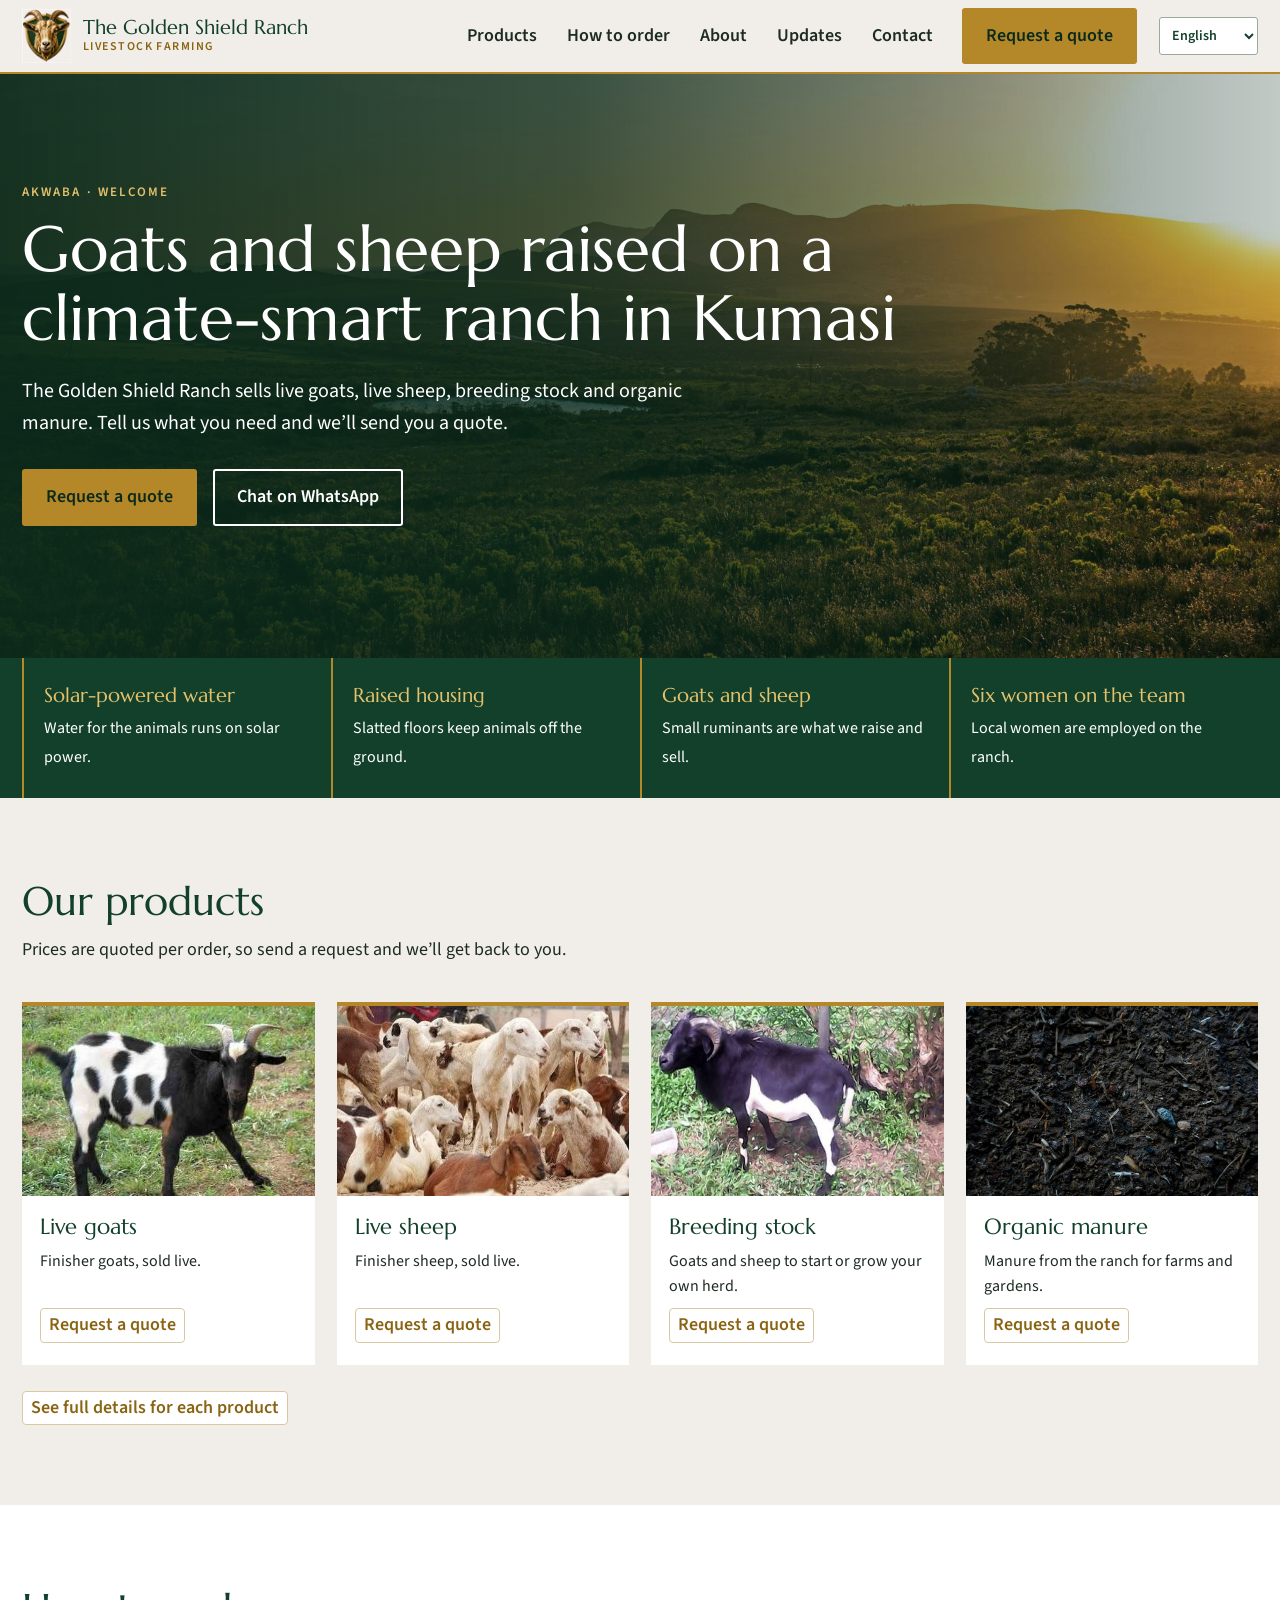
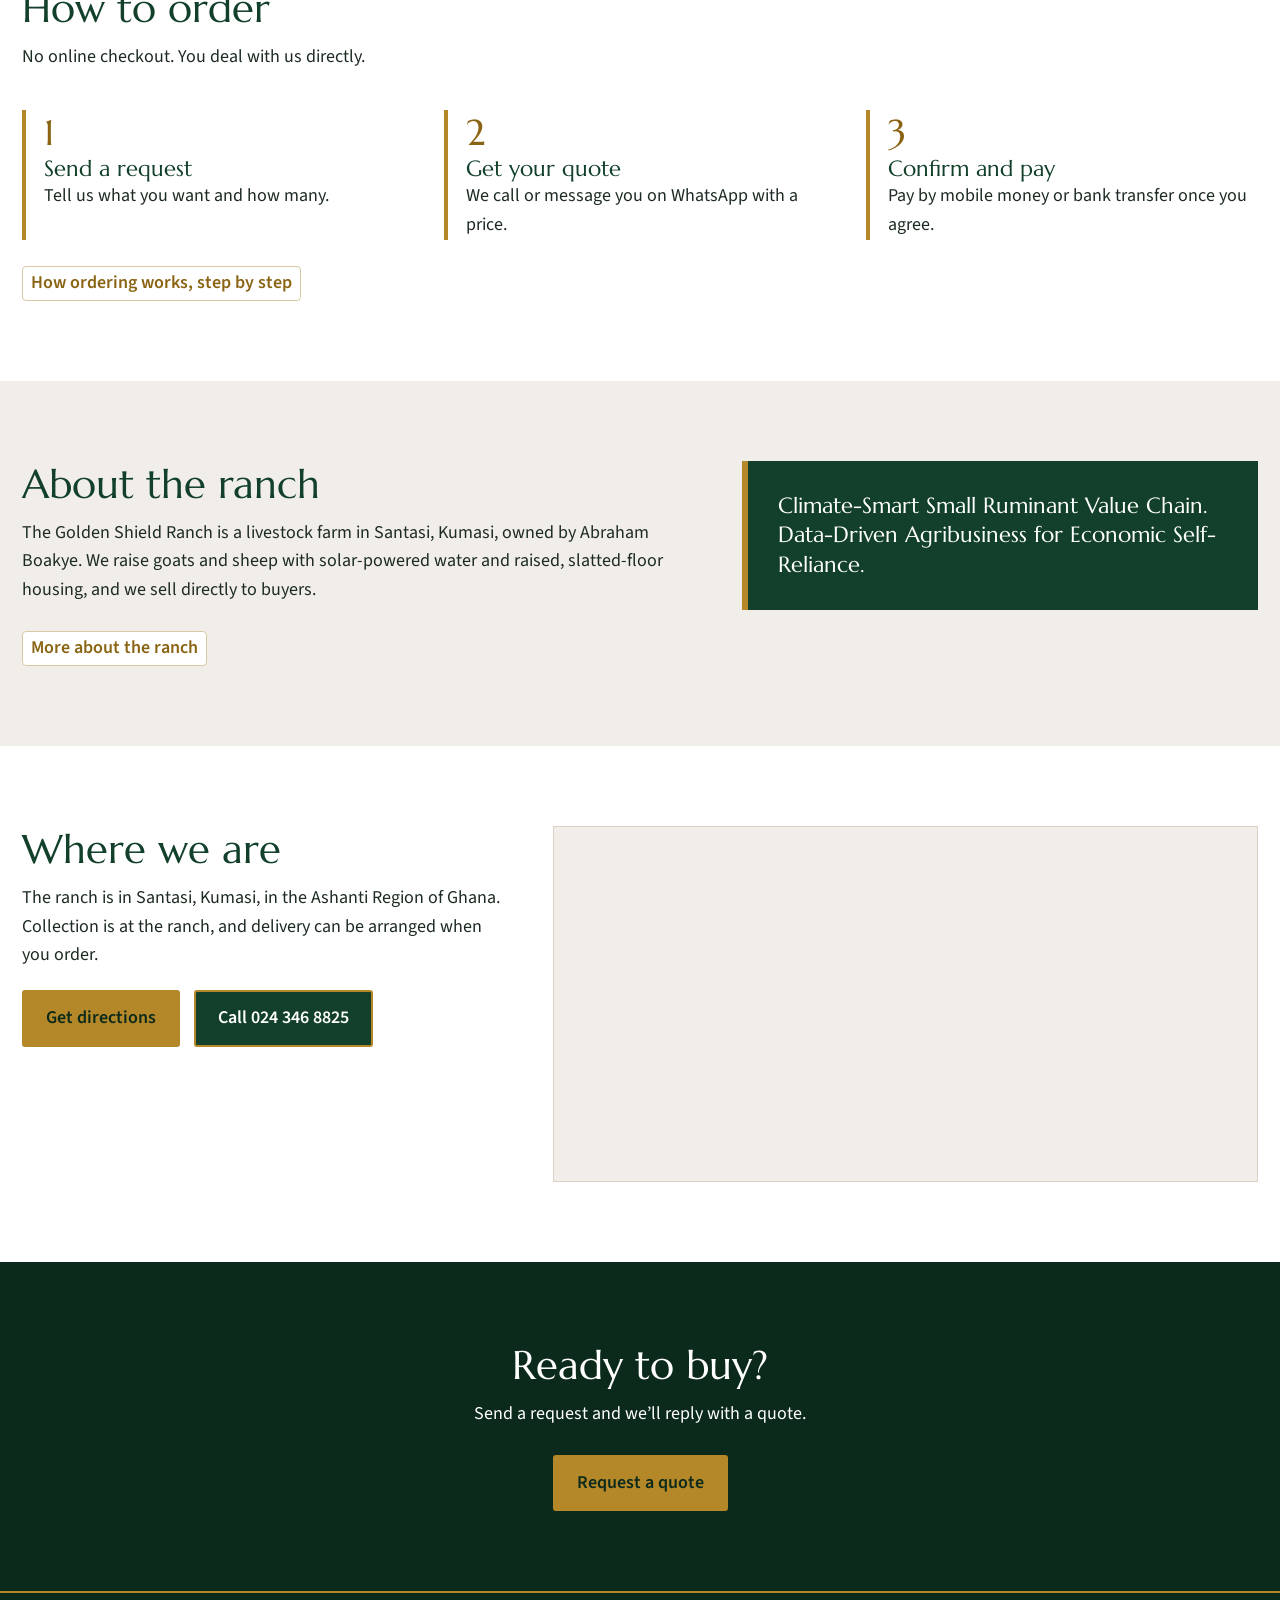
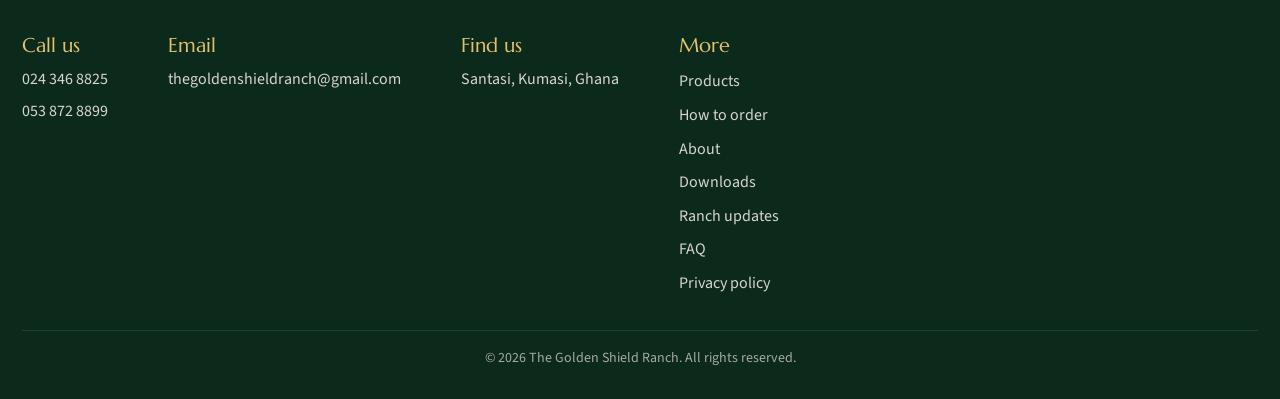
==== commit 4f372374: "Add manure product photo to homepage and products page" ====
--- a/index.html
+++ b/index.html
@@ -102,7 +102,7 @@
 <article class="card"><img src="images/goats.jpg" width="480" height="359" alt="A black and white goat standing on grass" loading="lazy"><div><h3>Live goats</h3><p>Finisher goats, sold live.</p><a href="quote.html?product=goats" aria-label="Request a quote for live goats">Request a quote</a></div></article>
 <article class="card"><img src="images/sheep.jpg" width="480" height="269" alt="A group of sheep resting together" loading="lazy"><div><h3>Live sheep</h3><p>Finisher sheep, sold live.</p><a href="quote.html?product=sheep" aria-label="Request a quote for live sheep">Request a quote</a></div></article>
 <article class="card"><img src="images/breeding.jpg" width="547" height="365" alt="A black and white horned goat on grass" loading="lazy"><div><h3>Breeding stock</h3><p>Goats and sheep to start or grow your own herd.</p><a href="quote.html?product=breeding" aria-label="Request a quote for breeding stock">Request a quote</a></div></article>
-<article class="card"><div class="ph" aria-hidden="true">GS</div><div><h3>Organic manure</h3><p>Manure from the ranch for farms and gardens.</p><a href="quote.html?product=manure" aria-label="Request a quote for organic manure">Request a quote</a></div></article>
+<article class="card"><img src="images/manure.jpg" width="960" height="640" alt="Organic manure collected at the ranch" loading="lazy"><div><h3>Organic manure</h3><p>Manure from the ranch for farms and gardens.</p><a href="quote.html?product=manure" aria-label="Request a quote for organic manure">Request a quote</a></div></article>
 </div>
 <a class="seemore" href="products.html">See full details for each product</a>
 </div></section>
--- a/style.css
+++ b/style.css
@@ -239,3 +239,14 @@
 @media(prefers-reduced-motion:reduce){.splash{display:none!important}}
 @media print{.splash{display:none!important}}
 
+
+/* About page: long-form story block */
+.about .wrap{align-items:start}
+.about aside{position:sticky;top:96px}
+.story h3{font:400 clamp(22px,3vw,27px)/1.2 var(--serif);color:var(--green);margin:38px 0 10px;padding-top:20px;border-top:2px solid var(--gold)}
+.story h2+h3{margin-top:6px;padding-top:0;border-top:0}
+.story h4{font:400 21px/1.3 var(--serif);color:var(--green);margin:4px 0 8px}
+.story p,.story ul,.story ol{margin-bottom:14px}
+.story ul,.story ol{padding-left:22px}
+.story li{margin-bottom:8px}
+@media(max-width:900px){.about aside{position:static}}
